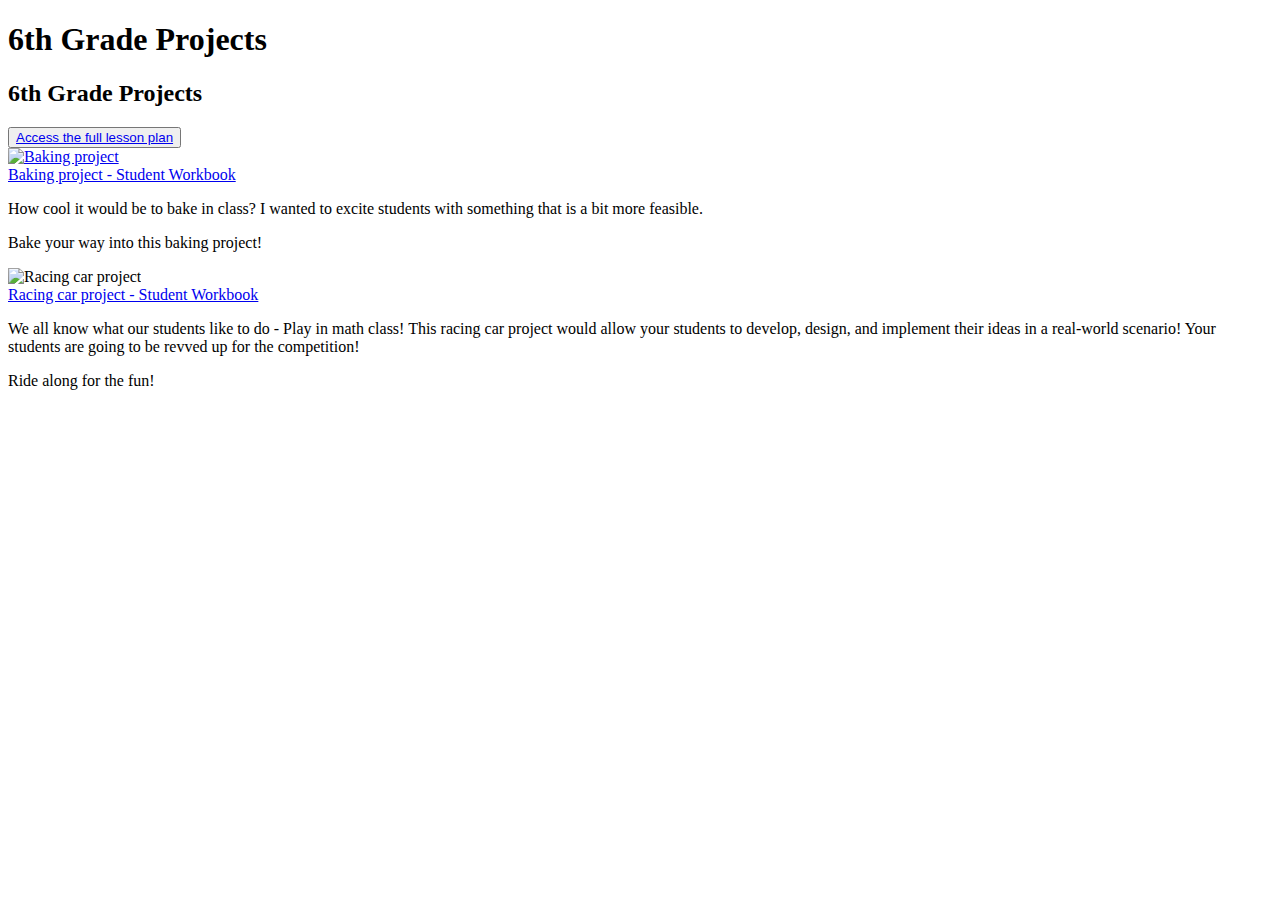
==== 6th.html @ e0f81d1c "Add files via upload" ====
<!DOCTYPE html>
<html lang="en">
<head>
	<meta charset="UTF-8">
	<meta name="viewport" content="width=device-width, initial-scale=1.0">
	<title>Jihye Grace Lee - 6th Grade Projects</title>
    <link rel="stylesheet" href="../css/6th.css">

</head>

<body>
    <header>
        <h1>6th Grade Projects</h1>
    </header>
    
    <div class="blog-heading">
        <h2>6th Grade Projects</h2>
    </div>

    <section>
        <div class="container1">
            <button class = "btn-1"> <a href = "https://drive.google.com/drive/folders/1Xe1doJTy6K_3yQQEuq2rs4QMXcilRpno?usp=share_link">Access the full lesson plan</button>
        </div>
    </section>

    <section id="blog">
        <div class="blog-container">
            <div class="blog-box">
                <div class="blog-img">
                    <img src="../img/6th.png" alt="Baking project"><a href="https://www.canva.com/design/DAFTX6A4gn4/-wU5cgkbCOR6OL0SXoT7Xw/view?utm_content=DAFTX6A4gn4&utm_campaign=designshare&utm_medium=link&utm_source=publishsharelink#1"></a>
                </div>

                <div class="blog-text">
                    <a href="https://www.canva.com/design/DAFTX6A4gn4/-wU5cgkbCOR6OL0SXoT7Xw/view?utm_content=DAFTX6A4gn4&utm_campaign=designshare&utm_medium=link&utm_source=publishsharelink#1" class="blog-title">Baking project - Student Workbook</a>
                    <p>How cool it would be to bake in class? I wanted to excite students with something that is a bit more feasible.
                    </p>
                    <p>
                        Bake your way into this baking project!
                    </p>
                </div>
            </div>

            <div class="blog-box">
                <div class="blog-img">
                    <img src="../img/carproject.png" alt="Racing car project"><a href="https://www.canva.com/design/DAFTbjjPFzU/D-toVqS18bPllO21lx08zw/view?utm_content=DAFTbjjPFzU&utm_campaign=designshare&utm_medium=link2&utm_source=sharebutton"></a>
                </div>

                <div class="blog-text">
                    <a href="https://www.canva.com/design/DAFTbjjPFzU/D-toVqS18bPllO21lx08zw/view?utm_content=DAFTbjjPFzU&utm_campaign=designshare&utm_medium=link2&utm_source=sharebutton" class="blog-title">Racing car project - Student Workbook</a>
                    <p>We all know what our students like to do - Play in math class! This racing car project would allow your students to develop, design, and
                    implement their ideas in a real-world scenario! Your students are going to be revved up for the competition!
                    </p>
                    <p>
                    Ride along for the fun!
                    </p>
                </div>
            </div>

        </div>
    </section>

</body>
</html>
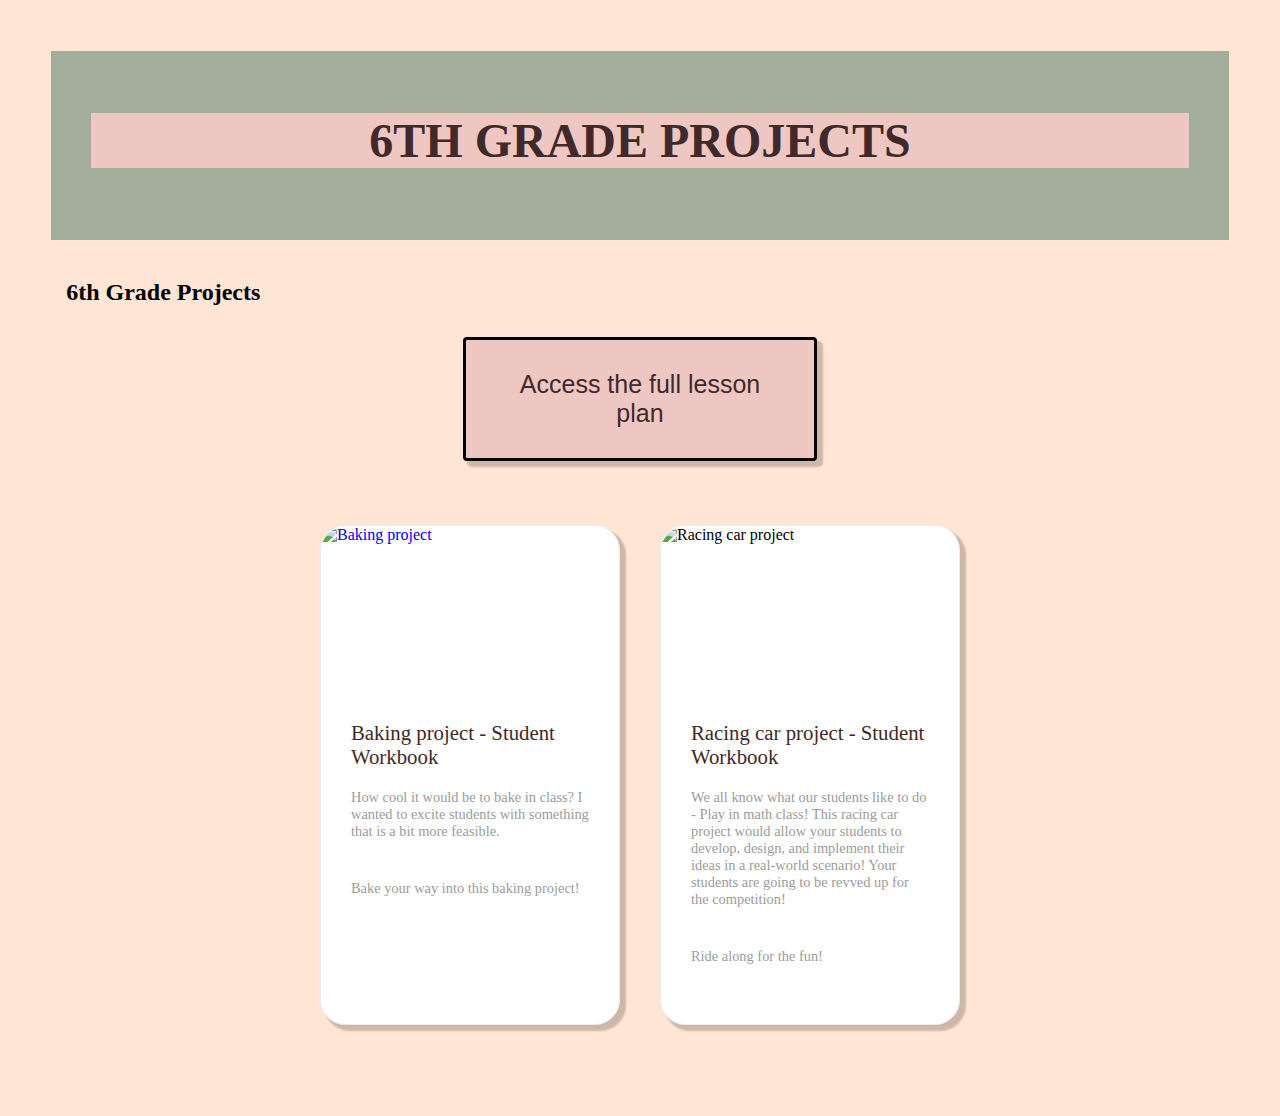
==== commit 1ef8abda: "Update 6th.html" ====
--- a/6th.html
+++ b/6th.html
@@ -4,7 +4,7 @@
 	<meta charset="UTF-8">
 	<meta name="viewport" content="width=device-width, initial-scale=1.0">
 	<title>Jihye Grace Lee - 6th Grade Projects</title>
-    <link rel="stylesheet" href="../css/6th.css">
+    <link rel="stylesheet" href="6th.css">
 
 </head>
 
@@ -60,4 +60,4 @@
     </section>
 
 </body>
-</html>+</html>
--- a/6th.css
+++ b/6th.css
@@ -0,0 +1,267 @@
+*{
+
+    box-sizing: border-box;
+
+}
+/*
+delete: margin:0;
+    padding: 0;
+    border: 0;
+*/
+
+a{
+    text-decoration: none;
+}
+
+body{
+    margin: 4%;
+    padding: 0px;
+    background: #FFE5D4;
+  }
+
+
+.blog-heading h2{
+    color: #000000;
+   
+    height: 30px;
+    text-align: left;
+    padding: 15px;
+    margin-top: 2%;
+}
+
+
+
+#blog{
+    display: flex;
+    justify-content: center;
+    align-items: center;
+    flex-direction: column;
+}
+
+header{
+    text-align: center;
+    padding: 40px;
+    background: #a3ad9b;
+    color: #000000;
+    text-align: center;
+    font-size: 150%;
+  
+}
+  
+h1{
+    background:#EFC7C2;
+    color: #3F292B;
+    text-align: center;
+    font-size: 200%;
+    text-transform: uppercase;
+    margin-top: 2%;
+}
+
+.blog-container{
+    display: flex;
+    justify-content: center;
+    align-items: center;
+    flex-wrap: wrap;
+    margin: 20px 0px;
+    max-width: 680px;
+
+}
+
+/*
+above:
+margin: 20px 0px;
+display: flex;
+width: 100%;
+*/
+
+.blog-box{
+    max-width: 300px;
+    background-color: white;
+    border: 1px solid #ececec;
+    margin: 20px;
+    border-radius: 25px 25px 25px 25px;
+    box-shadow: 5px 5px 2px 1px rgba(0, 0, 0, 0.2);
+    height: 500px; 
+}
+/*
+width: 300px;
+*/
+
+.blog-img{
+    width: 100%;
+    height: 165px;
+    cursor: pointer;
+    border-radius: 25px 25px 0 0;
+    
+}
+
+/*
+above:
+width: 100%
+*/
+
+.blog-img img{
+    width: 100%;
+    height: 100%;
+    object-fit: cover;
+    object-position: center;
+}
+
+.blog-text{
+    display: flex;
+    flex-direction: column;
+}
+
+.blog-container .blog-box .blog-img{
+
+    overflow: hidden;
+    cursor: pointer;
+    width: 100%
+   
+}
+
+/*
+
+*/
+
+
+.blog-container .blog-box .blog-img img{
+    
+    object-fit: cover;
+    transition: .2s linear;
+    height:100%;
+    width: 100%;
+}
+
+/*
+above:
+height:100%;
+    width: 100%;
+*/
+
+.blog-container .blog-box .blog-img:hover img{
+    transform: scale(1.1);
+}
+
+.blog-text{
+    padding: 30px;
+    display: inline-block
+    flex-direction: column;
+    overflow-wrap: break-word;
+}
+
+.blog-text .blog-title{
+    font-size: 1.3rem;
+
+    color: #3F292B;
+}
+
+.blog-text .blog-title:hover{
+    color: #a3ad9b;
+    transition: all ease 0.3s;
+}
+
+.blog-text p{
+    color: #9b9b9b;
+    font-size: 0.9rem;
+
+    overflow-wrap: break-word;
+    margin: 20px 0px;
+   
+}
+
+/*
+display: -webkit-box;
+    -webkit-line-clamp: 3;
+    -webkit-box-orient: vertical;
+*/
+
+@media(max-width: 1250px){
+    .blog-box{
+        width: 250px;
+    }
+}
+
+@media(max-width: 1100px){
+    .blog-box{
+        width: 300px;
+    }
+}
+
+@media(max-width: 550px){
+    .blog-box{
+        width: 100%;
+        margin: 20px 10px;
+    }
+}
+
+section{
+    width: 100%;
+    display: inline-block;
+    margin-top: 2%;
+}
+  
+.container1{
+    display: flex;
+    justify-content: center;
+    align-items: center;
+    text-align: center;
+}
+  
+.btn-1{
+    color: #ffffff;
+    background: #EFC7C2;
+    box-shadow: 5px 5px 2px 1px rgba(0, 0, 0, 0.2);
+    transition: 0.3s;
+    border-radius: 4px;
+    width: 30%;
+    padding: 30px;
+    font-size: 25px;
+    border: 3px solid black;
+    transition: 0.8s;
+}
+  
+.btn-1:hover{
+    background: #FFFFFF;
+    color:#3F292B;
+    transform: scale(1.2);
+}
+  
+.container1 a{
+    color: #3F292B;
+    background: none;
+    text-decoration:none;
+}
+  
+.container1 a:hover{
+    background: none;
+    color: none;
+    text-decoration:none;
+}
+
+@media screen and (max-width: 600px){
+    section{
+      display: block;
+      width: 100%;
+      align-items: center;
+      text-align: center;
+  }
+}
+  
+@media screen and (max-width: 600px){
+    .container1{
+      display: block;
+      width: 100%;
+      align-items: center;
+      text-align: center;
+  }
+}
+  
+@media screen and (max-width: 600px){
+    .btn-1{
+      font-size: 1em;
+      width: 40%;
+      align-items: center;
+      text-align: center;
+  }
+}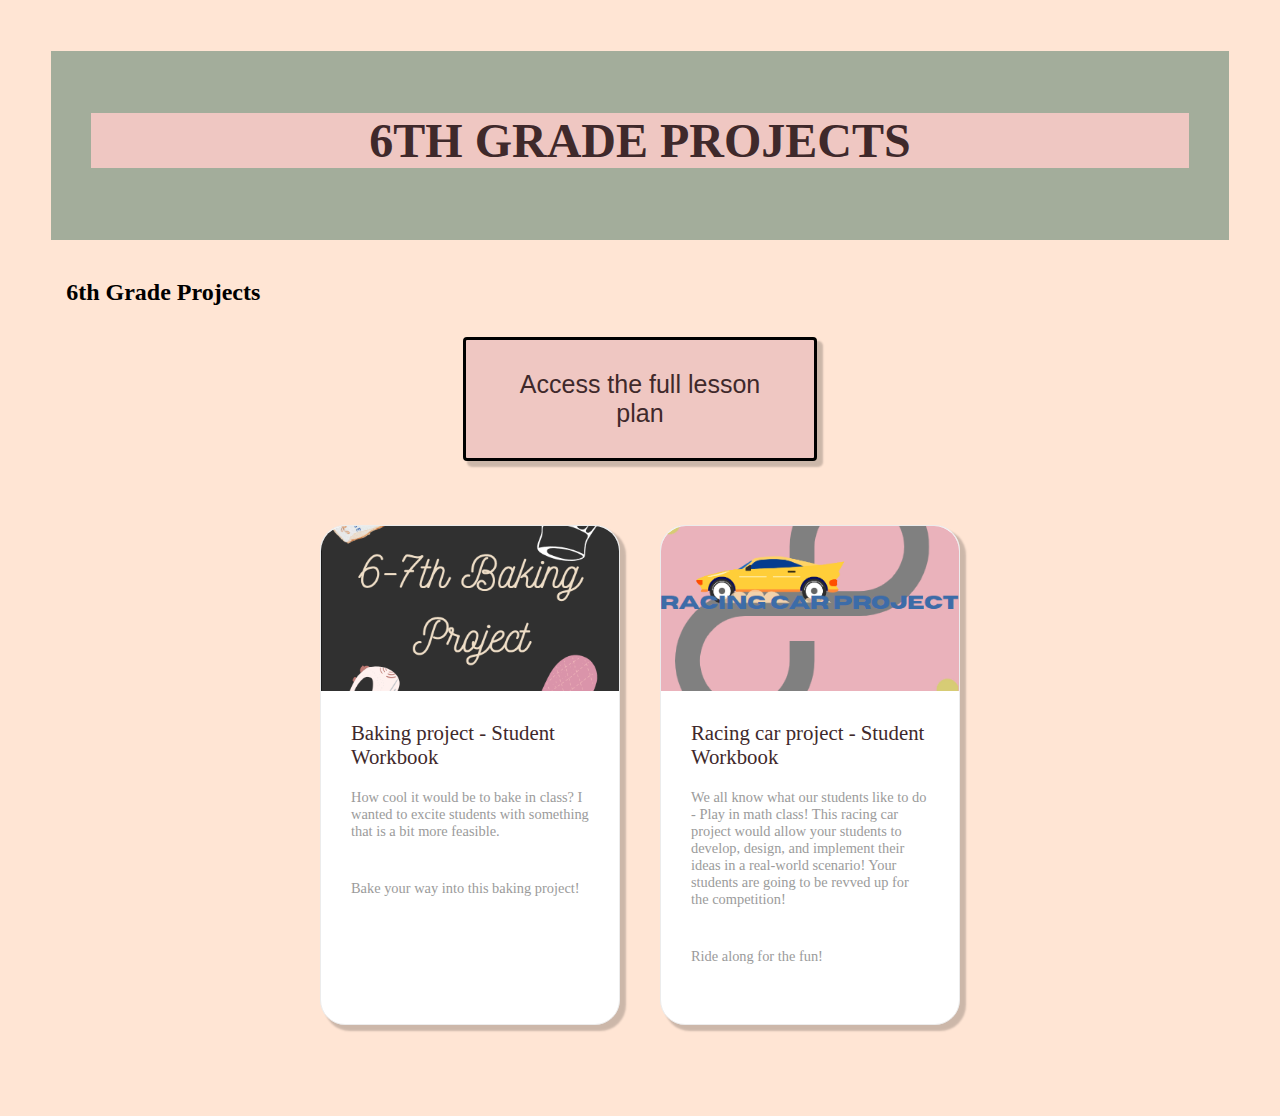
==== commit 17ab031a: "Update 6th.html" ====
--- a/6th.html
+++ b/6th.html
@@ -19,7 +19,7 @@
 
     <section>
         <div class="container1">
-            <button class = "btn-1"> <a href = "https://drive.google.com/drive/folders/1Xe1doJTy6K_3yQQEuq2rs4QMXcilRpno?usp=share_link">Access the full lesson plan</button>
+            <button class = "btn-1"> <a href = "https://drive.google.com/drive/folders/1iZH4s8-Dzgxwf4ut26-LSPNZqXV9wGdf?usp=share_link">Access the full lesson plan</a></button>
         </div>
     </section>
 
@@ -27,7 +27,7 @@
         <div class="blog-container">
             <div class="blog-box">
                 <div class="blog-img">
-                    <img src="../img/6th.png" alt="Baking project"><a href="https://www.canva.com/design/DAFTX6A4gn4/-wU5cgkbCOR6OL0SXoT7Xw/view?utm_content=DAFTX6A4gn4&utm_campaign=designshare&utm_medium=link&utm_source=publishsharelink#1"></a>
+                    <img src="6th.png" alt="Baking project"><a href="https://www.canva.com/design/DAFTX6A4gn4/-wU5cgkbCOR6OL0SXoT7Xw/view?utm_content=DAFTX6A4gn4&utm_campaign=designshare&utm_medium=link&utm_source=publishsharelink#1"></a>
                 </div>
 
                 <div class="blog-text">
@@ -42,7 +42,7 @@
 
             <div class="blog-box">
                 <div class="blog-img">
-                    <img src="../img/carproject.png" alt="Racing car project"><a href="https://www.canva.com/design/DAFTbjjPFzU/D-toVqS18bPllO21lx08zw/view?utm_content=DAFTbjjPFzU&utm_campaign=designshare&utm_medium=link2&utm_source=sharebutton"></a>
+                    <img src="carproject.png" alt="Racing car project"><a href="https://www.canva.com/design/DAFTbjjPFzU/D-toVqS18bPllO21lx08zw/view?utm_content=DAFTbjjPFzU&utm_campaign=designshare&utm_medium=link2&utm_source=sharebutton"></a>
                 </div>
 
                 <div class="blog-text">
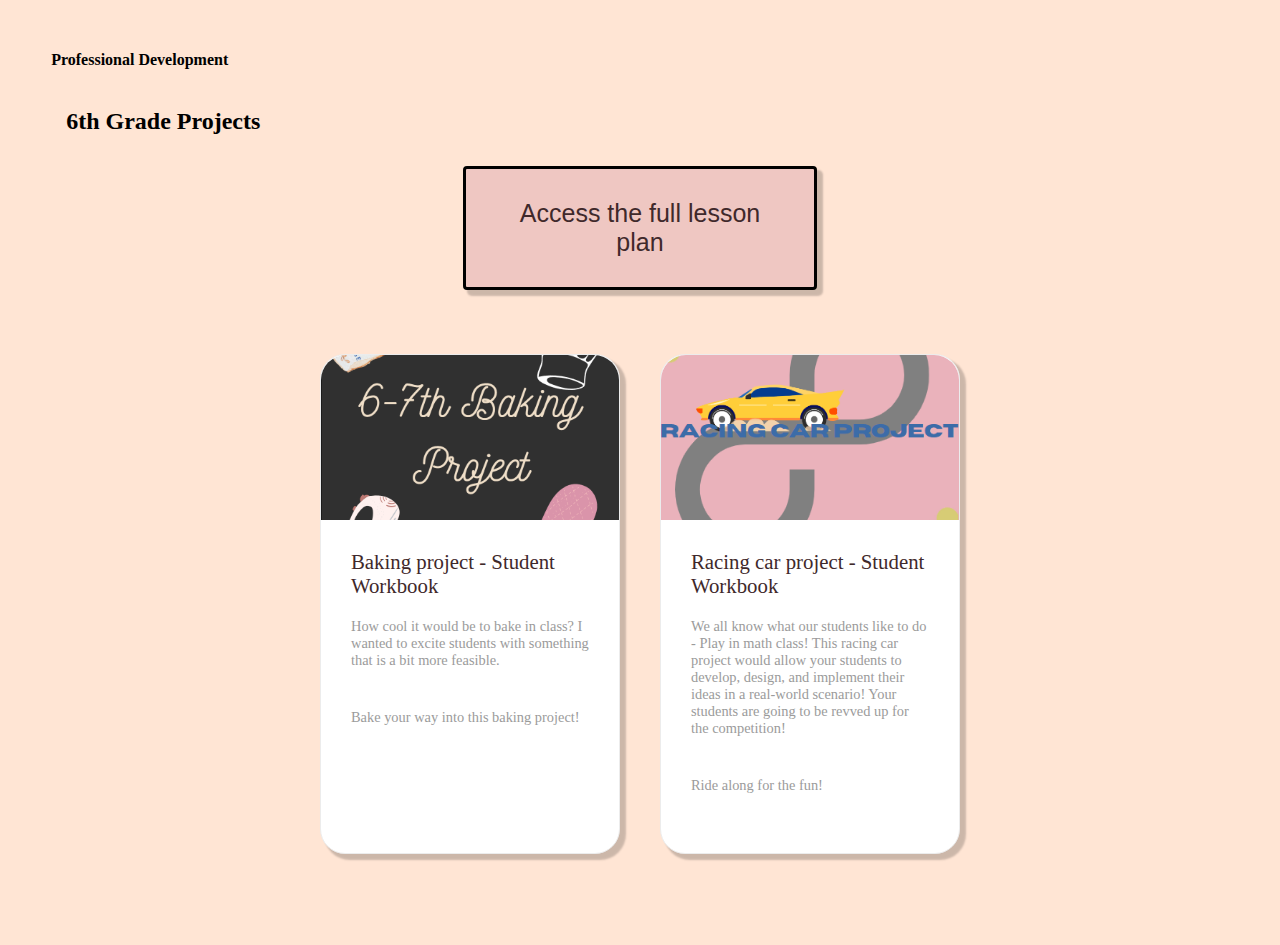
==== commit 5f96bf42: "Update 6th.html" ====
--- a/6th.html
+++ b/6th.html
@@ -9,9 +9,11 @@
 </head>
 
 <body>
-    <header>
-        <h1>6th Grade Projects</h1>
-    </header>
+   <nav>
+	<div class="logo">
+		<h4>Professional Development</h4>
+	</div>
+   </nav>
     
     <div class="blog-heading">
         <h2>6th Grade Projects</h2>
@@ -27,7 +29,7 @@
         <div class="blog-container">
             <div class="blog-box">
                 <div class="blog-img">
-                    <img src="6th.png" alt="Baking project"><a href="https://www.canva.com/design/DAFTX6A4gn4/-wU5cgkbCOR6OL0SXoT7Xw/view?utm_content=DAFTX6A4gn4&utm_campaign=designshare&utm_medium=link&utm_source=publishsharelink#1"></a>
+                    <a href="https://www.canva.com/design/DAFTX6A4gn4/-wU5cgkbCOR6OL0SXoT7Xw/view?utm_content=DAFTX6A4gn4&utm_campaign=designshare&utm_medium=link&utm_source=publishsharelink#1"><img src="6th.png" alt="Baking project"></a>
                 </div>
 
                 <div class="blog-text">
@@ -42,7 +44,7 @@
 
             <div class="blog-box">
                 <div class="blog-img">
-                    <img src="carproject.png" alt="Racing car project"><a href="https://www.canva.com/design/DAFTbjjPFzU/D-toVqS18bPllO21lx08zw/view?utm_content=DAFTbjjPFzU&utm_campaign=designshare&utm_medium=link2&utm_source=sharebutton"></a>
+                    <a href="https://www.canva.com/design/DAFTbjjPFzU/D-toVqS18bPllO21lx08zw/view?utm_content=DAFTbjjPFzU&utm_campaign=designshare&utm_medium=link2&utm_source=sharebutton"><img src="carproject.png" alt="Racing car project"></a>
                 </div>
 
                 <div class="blog-text">
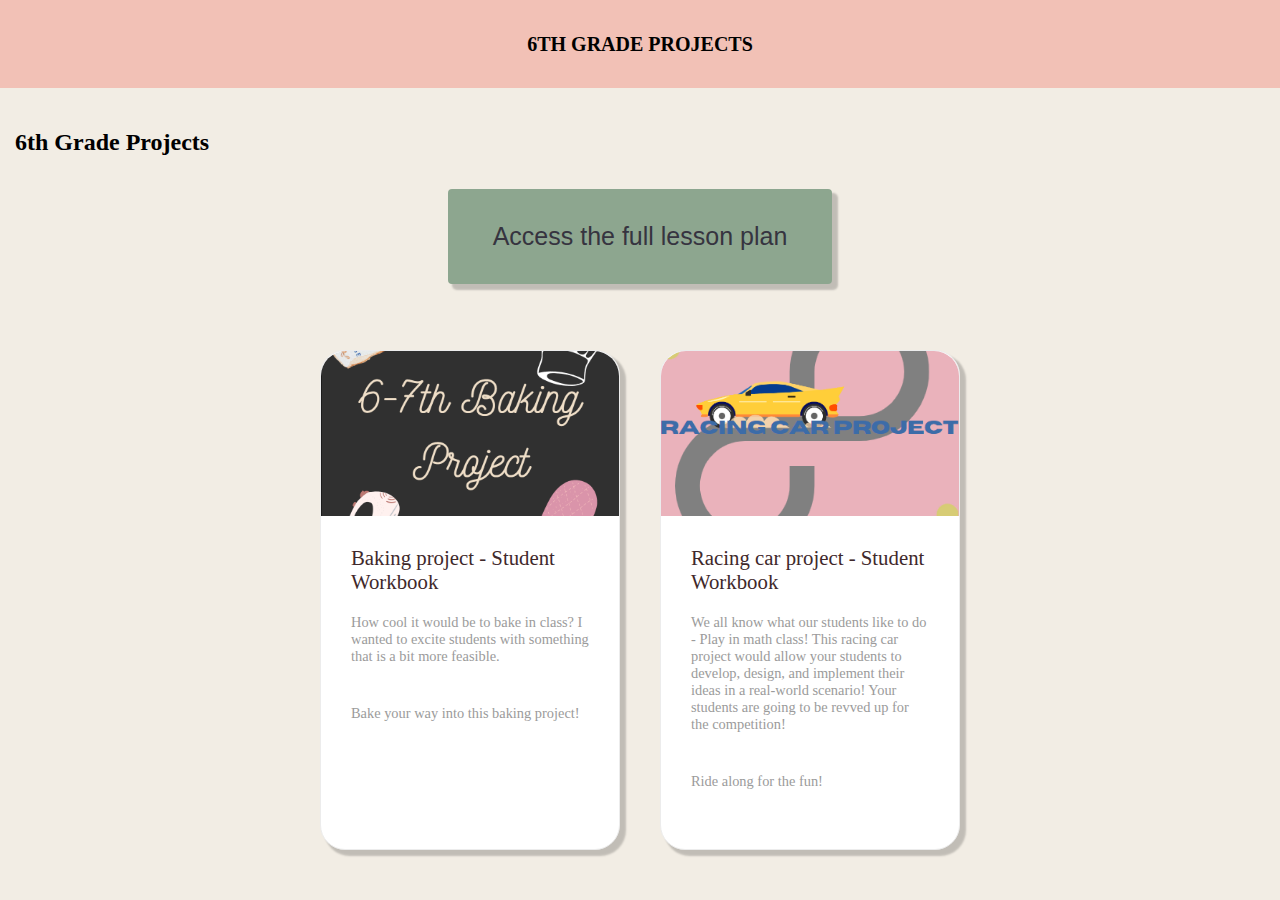
==== commit 196ca76e: "Update 6th.html" ====
--- a/6th.html
+++ b/6th.html
@@ -11,7 +11,7 @@
 <body>
    <nav>
 	<div class="logo">
-		<h4>Professional Development</h4>
+		<h4>6th Grade Projects</h4>
 	</div>
    </nav>
     
--- a/6th.css
+++ b/6th.css
@@ -14,15 +14,26 @@
 }
 
 body{
-    margin: 4%;
-    padding: 0px;
-    background: #FFE5D4;
-  }
-
+    margin: 0%;
+    background: #F2EDE4;
+  }
+
+nav{
+    display: flex;
+    justify-content: space-around;
+    align-items: center;
+    background-color: #F2C1B6;
+    padding: 6px;
+}
+
+.logo{
+    text-transform: uppercase;
+    font-size: 20px;
+}
 
 .blog-heading h2{
     color: #000000;
-   
+
     height: 30px;
     text-align: left;
     padding: 15px;
@@ -38,24 +49,7 @@
     flex-direction: column;
 }
 
-header{
-    text-align: center;
-    padding: 40px;
-    background: #a3ad9b;
-    color: #000000;
-    text-align: center;
-    font-size: 150%;
-  
-}
-  
-h1{
-    background:#EFC7C2;
-    color: #3F292B;
-    text-align: center;
-    font-size: 200%;
-    text-transform: uppercase;
-    margin-top: 2%;
-}
+
 
 .blog-container{
     display: flex;
@@ -81,7 +75,7 @@
     margin: 20px;
     border-radius: 25px 25px 25px 25px;
     box-shadow: 5px 5px 2px 1px rgba(0, 0, 0, 0.2);
-    height: 500px; 
+    height: 500px;
 }
 /*
 width: 300px;
@@ -92,7 +86,7 @@
     height: 165px;
     cursor: pointer;
     border-radius: 25px 25px 0 0;
-    
+
 }
 
 /*
@@ -117,7 +111,7 @@
     overflow: hidden;
     cursor: pointer;
     width: 100%
-   
+
 }
 
 /*
@@ -126,7 +120,7 @@
 
 
 .blog-container .blog-box .blog-img img{
-    
+
     object-fit: cover;
     transition: .2s linear;
     height:100%;
@@ -167,7 +161,7 @@
 
     overflow-wrap: break-word;
     margin: 20px 0px;
-   
+
 }
 
 /*
@@ -200,39 +194,39 @@
     display: inline-block;
     margin-top: 2%;
 }
-  
+
 .container1{
     display: flex;
     justify-content: center;
     align-items: center;
     text-align: center;
 }
-  
+
 .btn-1{
     color: #ffffff;
-    background: #EFC7C2;
+    background: #8DA68F;
     box-shadow: 5px 5px 2px 1px rgba(0, 0, 0, 0.2);
     transition: 0.3s;
     border-radius: 4px;
     width: 30%;
     padding: 30px;
     font-size: 25px;
-    border: 3px solid black;
+    border: 3px solid #8DA68F;
     transition: 0.8s;
 }
-  
+
 .btn-1:hover{
-    background: #FFFFFF;
-    color:#3F292B;
+    background: #b9c8b8;
+    color:#363440;
     transform: scale(1.2);
 }
-  
+
 .container1 a{
-    color: #3F292B;
+    color: #363440;
     background: none;
     text-decoration:none;
 }
-  
+
 .container1 a:hover{
     background: none;
     color: none;
@@ -247,7 +241,7 @@
       text-align: center;
   }
 }
-  
+
 @media screen and (max-width: 600px){
     .container1{
       display: block;
@@ -256,7 +250,7 @@
       text-align: center;
   }
 }
-  
+
 @media screen and (max-width: 600px){
     .btn-1{
       font-size: 1em;
@@ -264,4 +258,4 @@
       align-items: center;
       text-align: center;
   }
-}+}
